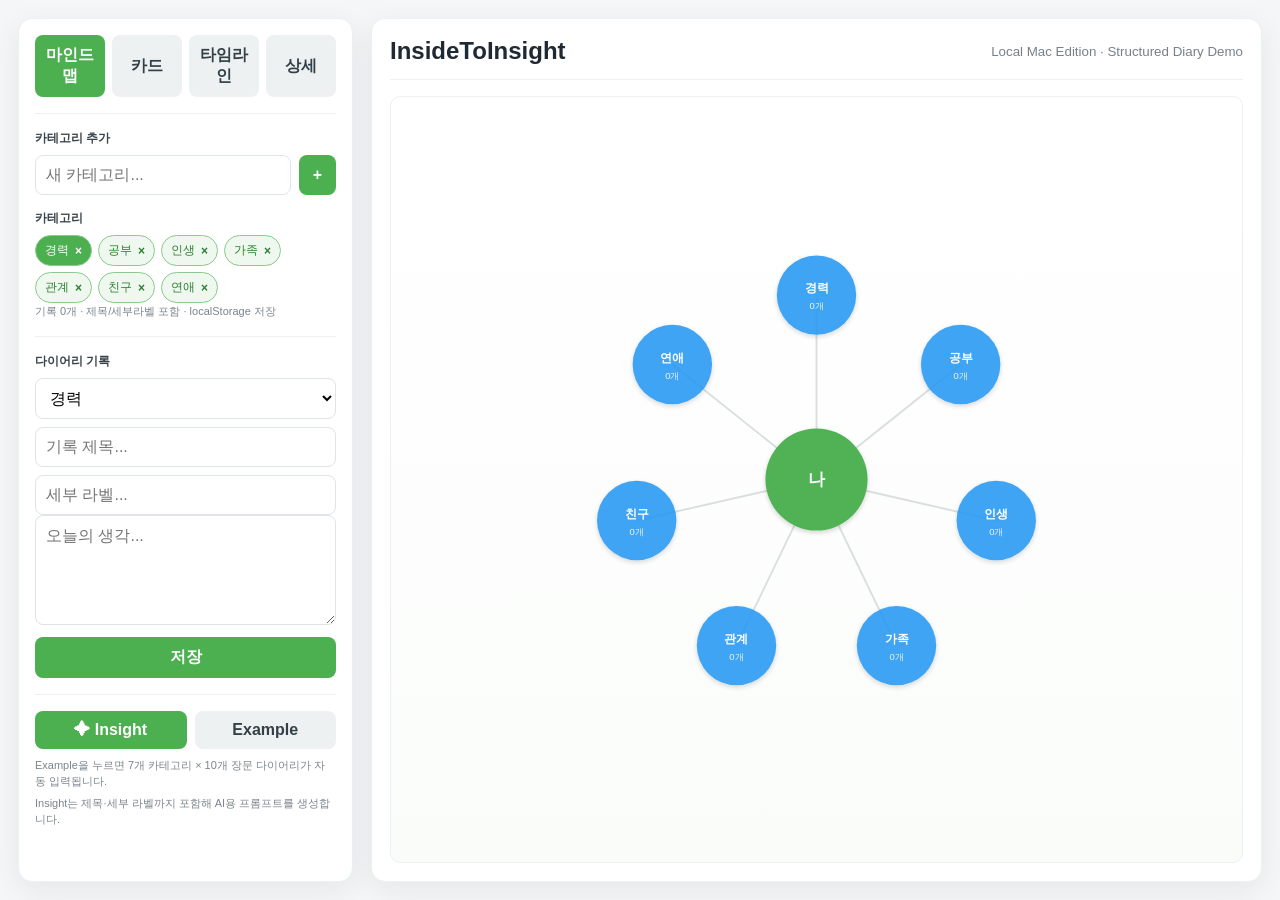
==== index.html @ ce1344ae "Initial comit" ====
<!DOCTYPE html>
<html lang="ko">
<head>
<meta charset="UTF-8"><meta name="viewport" content="width=device-width, initial-scale=1.0"><title>InsideToInsight — Local</title>
<link rel="stylesheet" href="css/main.css">
</head>
<body>
<div id="app"></div><div id="toast" class="toast"></div>
<div id="exampleModal" class="insight-modal"><div class="modal"><div class="modal-head"><h2>Example — 한서윤</h2><button class="close" id="closeExample">×</button></div><div class="hint">가상의 인물 한서윤을 기준으로 구성한 구조화된 데모입니다. 각 카테고리에 <b>10개씩, 총 70개</b>의 장문 다이어리가 들어 있고, 각 기록은 <b>제목 + 세부 라벨 + 본문</b> 구조를 갖습니다.</div><div class="section-label">이 버전에서 확인할 수 있는 것</div><div style="background:#fafafa;border:1px solid #eee;border-radius:8px;padding:12px;line-height:1.6">• 카테고리별 10개 장문 다이어리<br>• 제목과 세부 라벨이 상세/카드/타임라인에 표시되는 구조<br>• Insight 프롬프트에 세부 라벨까지 전달되는 구조<br>• 기능별 JavaScript/CSS/데이터 분리</div><div class="section-label">추천 질문</div><div class="example-grid"><button class="secondary example-query" data-q="서윤이 커리어를 선택할 때 중요하게 보는 기준은 무엇일까?">커리어 기준 분석</button><button class="secondary example-query" data-q="서윤의 인간관계에서 반복되는 패턴은 무엇일까?">관계 패턴 분석</button><button class="secondary example-query" data-q="서윤이 효율을 중요하게 생각하면서도 사람 문제에는 다르게 접근하는 이유는?">가치관 연결 분석</button></div><div class="modal-actions"><button class="secondary" id="cancelExample">취소</button><button class="primary" id="runExample">예제 데이터 불러오기</button></div></div></div>
<div id="insightModal" class="insight-modal"><div class="modal"><div class="modal-head"><h2>✦ AI Insight 프롬프트</h2><button class="close" id="closeModal">×</button></div><div class="section-label">질의사항</div><textarea id="questionInput" placeholder="예: 내가 요즘 공부를 미루는 이유는 무엇일까?"></textarea><div class="hint" style="margin-top:8px">저장된 모든 기록을 카테고리별·날짜순으로 묶고, <b>기록 제목과 세부 라벨</b>을 포함해 AI용 프롬프트를 생성합니다.</div><div class="row" style="margin-top:12px"><button class="primary" id="generateBtn">프롬프트 생성</button></div><div class="section-label">생성된 프롬프트</div><div id="promptOutput" class="output">아직 생성된 프롬프트가 없습니다.</div><div class="modal-actions"><button class="secondary" id="copyBtn">복사</button><button class="secondary" id="downloadBtn">TXT 저장</button></div></div></div>
<div id="scripts"></div>
<script src="js/state.js"></script><script src="js/utils.js"></script><script src="js/data/example-data.js"></script><script src="js/features/render.js"></script><script src="js/features/mindmap.js"></script><script src="js/features/insight.js"></script><script src="js/app.js"></script>
</body></html>
---- css/main.css ----
*{box-sizing:border-box}
:root{--green:#4caf50;--green-dark:#2e7d32;--blue:#2196f3;--bg:#f4f6f7;--border:#e1e5e8;--muted:#778089;--ink:#1f2933;--panel:#fff;--soft:#f8faf9;--shadow:0 8px 30px rgba(31,41,51,.07)}
html,body{margin:0;min-height:100%;background:var(--bg);color:var(--ink);font-family:-apple-system,BlinkMacSystemFont,"Segoe UI","Noto Sans KR",sans-serif}
button,input,textarea,select{font:inherit}button{cursor:pointer}
.container{display:flex;gap:18px;min-height:100vh;padding:18px}.sidebar,.main{background:var(--panel);border:1px solid #edf0f2;border-radius:14px;box-shadow:var(--shadow)}
.sidebar{width:335px;padding:16px;overflow:auto}.main{flex:1;min-width:0;padding:18px;display:flex;flex-direction:column}
.header{display:flex;align-items:center;justify-content:space-between;border-bottom:1px solid #eef1f3;padding-bottom:14px;margin-bottom:16px}.header h1{margin:0;font-size:24px}.header small{color:var(--muted)}
.view-nav{display:grid;grid-template-columns:repeat(4,1fr);gap:7px}.view-btn,.secondary{border:0;background:#eef1f2;color:#334047;padding:10px 9px;border-radius:8px;font-weight:700}.view-btn.active,.primary{background:var(--green);color:#fff}.view-btn.active:hover,.primary:hover{background:var(--green-dark)}
.section-label{font-size:12px;font-weight:800;margin:15px 0 8px;color:#39434b}.row{display:flex;gap:8px}input,textarea,select{width:100%;border:1px solid #dfe4e7;border-radius:8px;padding:10px;outline:none;background:#fff}input:focus,textarea:focus,select:focus{border-color:var(--green);box-shadow:0 0 0 2px rgba(76,175,80,.12)}textarea{min-height:110px;resize:vertical}.primary{border:0;padding:10px 14px;border-radius:8px;font-weight:800}.danger{border:0;background:#fff1f1;color:#c62828;padding:4px 7px;border-radius:6px}
.categories{display:flex;flex-wrap:wrap;gap:6px}.category-tag{display:flex;align-items:center;gap:6px;background:#eef8ef;border:1px solid #8aca8d;color:#2e7d32;padding:6px 9px;border-radius:999px;font-size:12px}.category-tag.active{background:var(--green);color:#fff}.category-tag .x{border:0;background:transparent;color:inherit;font-weight:900;padding:0}
.count,.hint{font-size:11px;color:#7b858c;line-height:1.5}hr{border:0;border-top:1px solid #edf0f2;margin:16px 0}
.category-detail{display:flex;flex-direction:column;gap:14px;overflow:auto}.detail-header{display:flex;justify-content:space-between;align-items:center;gap:12px;border-bottom:1px solid #eef1f3;padding-bottom:14px}.detail-header h2{margin:0;font-size:20px}.detail-sub{color:var(--muted);font-size:12px}
.detail-entry{border:1px solid var(--border);border-radius:12px;padding:20px;background:#fff}.detail-entry-head{display:flex;justify-content:space-between;gap:12px;margin-bottom:10px}.detail-entry-title{margin:0;font-size:20px}.detail-entry-no{font-size:11px;color:var(--green-dark);font-weight:800}.detail-entry-date{color:#929aa0;font-size:11px}.detail-entry-label{display:inline-flex;background:#edf8ee;color:#28752e;border-radius:999px;padding:5px 9px;font-size:11px;font-weight:800;margin:5px 0 12px}.detail-entry-content{white-space:pre-wrap;line-height:1.85;font-size:15px;color:#27343c}
.cards{display:grid;grid-template-columns:repeat(auto-fill,minmax(300px,1fr));gap:14px;overflow:auto}.card{border:1px solid var(--border);border-radius:10px;padding:15px;background:#fbfcfc}.card-cat{font-size:11px;color:var(--green-dark);font-weight:800}.card-title{font-size:17px;font-weight:800;margin-top:6px}.card-content{margin-top:10px;line-height:1.65;white-space:pre-wrap;color:#34424a}.card-date{margin-top:10px;color:#929aa0;font-size:11px}.card-label{display:inline-block;margin-top:8px;font-size:10px;background:#eef2f4;border-radius:999px;padding:4px 7px;color:#66747d}
.timeline{overflow:auto}.timeline-group{border-left:3px solid #81c784;padding-left:14px;margin-bottom:22px}.timeline-date{font-weight:800;color:var(--green-dark);margin-bottom:8px}.timeline-item{background:#fbfcfc;border:1px solid var(--border);border-radius:8px;padding:11px;margin-bottom:8px}.timeline-cat{font-size:11px;color:#7d878d;font-weight:800}.timeline-title{font-size:14px;font-weight:800;margin-top:2px}.timeline-content{margin-top:6px;white-space:pre-wrap;line-height:1.5}
.empty{display:grid;place-items:center;min-height:240px;color:#9aa2a7;text-align:center}.mindmap-shell{display:flex;flex:1;min-height:530px}.mindmap-shell #mindmap{flex:1;border:1px solid #edf0f2;border-radius:10px;overflow:hidden;background:linear-gradient(#fff,#fafcfa)}#mindmap svg{width:100%;height:100%;display:block}
.insight-modal{position:fixed;inset:0;background:rgba(0,0,0,.43);display:none;align-items:center;justify-content:center;padding:20px;z-index:10}.insight-modal.open{display:flex}.modal{width:min(980px,100%);max-height:92vh;overflow:auto;background:#fff;border-radius:14px;padding:20px;box-shadow:0 18px 60px rgba(0,0,0,.22)}.modal-head{display:flex;justify-content:space-between;align-items:center;margin-bottom:15px}.modal-head h2{margin:0}.close{border:0;background:#f1f3f4;width:34px;height:34px;border-radius:50%;font-size:18px}.output{background:#f7fbf7;border:1px solid #b7dfb9;border-radius:8px;padding:14px;white-space:pre-wrap;font-family:ui-monospace,SFMono-Regular,Menlo,monospace;font-size:12px;line-height:1.55;max-height:480px;overflow:auto}.modal-actions{display:flex;justify-content:flex-end;gap:8px;margin-top:10px}
.example-grid{display:grid;grid-template-columns:repeat(auto-fit,minmax(230px,1fr));gap:8px}.example-query{white-space:normal;text-align:left}.detail-entry + .detail-entry{page-break-before:auto}
@media(max-width:900px){.container{flex-direction:column}.sidebar{width:auto}.main{min-height:70vh}}

.toast{position:fixed;left:50%;bottom:22px;transform:translateX(-50%);background:#222;color:#fff;padding:9px 13px;border-radius:999px;opacity:0;pointer-events:none;transition:opacity .2s;z-index:20;font-size:13px}.toast.show{opacity:1}
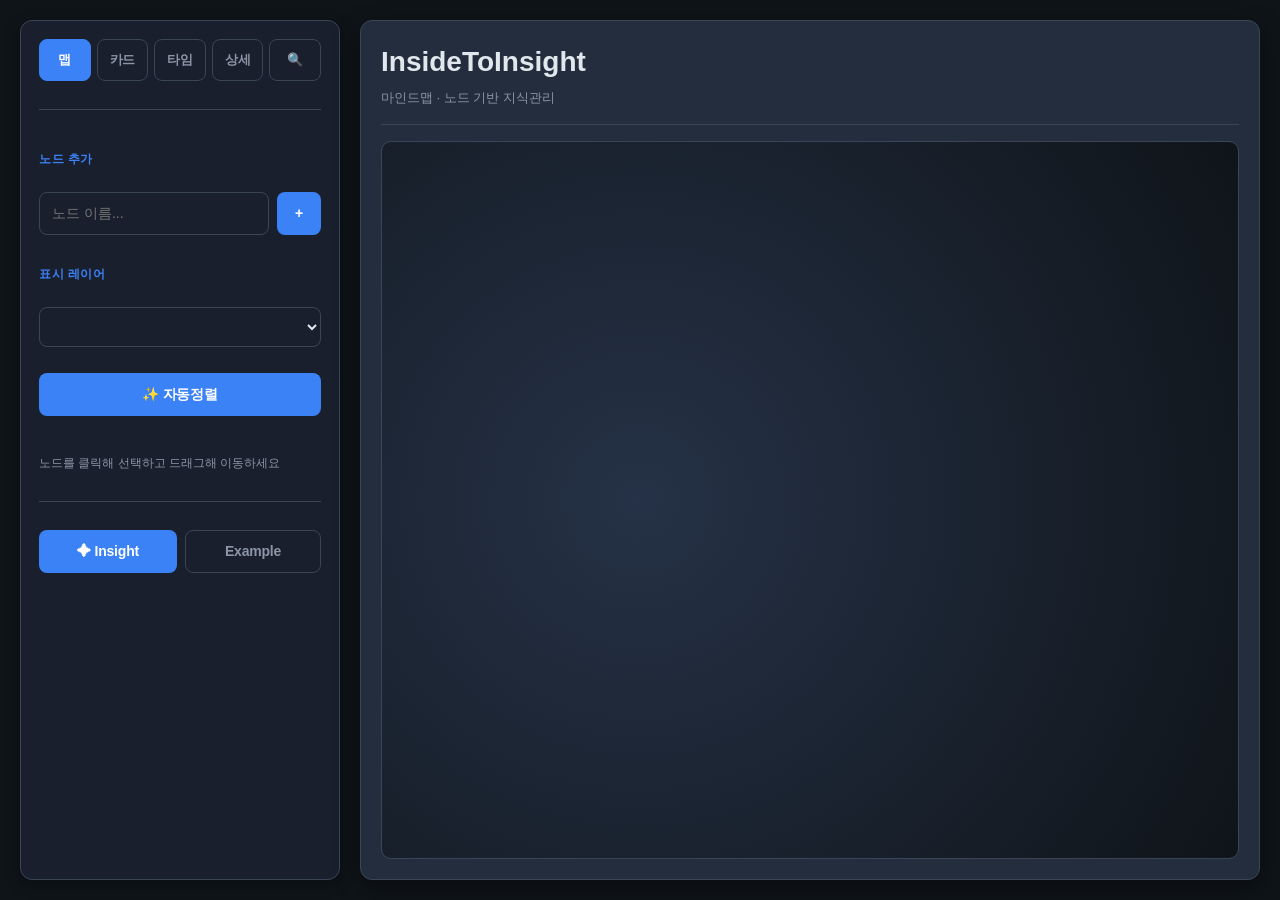
==== commit 5c003d2e: "final_ver" ====
--- a/index.html
+++ b/index.html
@@ -6,8 +6,9 @@
 </head>
 <body>
 <div id="app"></div><div id="toast" class="toast"></div>
-<div id="exampleModal" class="insight-modal"><div class="modal"><div class="modal-head"><h2>Example — 한서윤</h2><button class="close" id="closeExample">×</button></div><div class="hint">가상의 인물 한서윤을 기준으로 구성한 구조화된 데모입니다. 각 카테고리에 <b>10개씩, 총 70개</b>의 장문 다이어리가 들어 있고, 각 기록은 <b>제목 + 세부 라벨 + 본문</b> 구조를 갖습니다.</div><div class="section-label">이 버전에서 확인할 수 있는 것</div><div style="background:#fafafa;border:1px solid #eee;border-radius:8px;padding:12px;line-height:1.6">• 카테고리별 10개 장문 다이어리<br>• 제목과 세부 라벨이 상세/카드/타임라인에 표시되는 구조<br>• Insight 프롬프트에 세부 라벨까지 전달되는 구조<br>• 기능별 JavaScript/CSS/데이터 분리</div><div class="section-label">추천 질문</div><div class="example-grid"><button class="secondary example-query" data-q="서윤이 커리어를 선택할 때 중요하게 보는 기준은 무엇일까?">커리어 기준 분석</button><button class="secondary example-query" data-q="서윤의 인간관계에서 반복되는 패턴은 무엇일까?">관계 패턴 분석</button><button class="secondary example-query" data-q="서윤이 효율을 중요하게 생각하면서도 사람 문제에는 다르게 접근하는 이유는?">가치관 연결 분석</button></div><div class="modal-actions"><button class="secondary" id="cancelExample">취소</button><button class="primary" id="runExample">예제 데이터 불러오기</button></div></div></div>
-<div id="insightModal" class="insight-modal"><div class="modal"><div class="modal-head"><h2>✦ AI Insight 프롬프트</h2><button class="close" id="closeModal">×</button></div><div class="section-label">질의사항</div><textarea id="questionInput" placeholder="예: 내가 요즘 공부를 미루는 이유는 무엇일까?"></textarea><div class="hint" style="margin-top:8px">저장된 모든 기록을 카테고리별·날짜순으로 묶고, <b>기록 제목과 세부 라벨</b>을 포함해 AI용 프롬프트를 생성합니다.</div><div class="row" style="margin-top:12px"><button class="primary" id="generateBtn">프롬프트 생성</button></div><div class="section-label">생성된 프롬프트</div><div id="promptOutput" class="output">아직 생성된 프롬프트가 없습니다.</div><div class="modal-actions"><button class="secondary" id="copyBtn">복사</button><button class="secondary" id="downloadBtn">TXT 저장</button></div></div></div>
+<div id="exampleModal" class="insight-modal"><div class="modal"><div class="modal-head"><h2>Example — 한서윤</h2><button class="close" id="closeExample">×</button></div><div class="hint">가상의 인물 한서윤을 기준으로 구성한 구조화된 데모입니다. 각 카테고리에 <b>10개씩, 총 70개</b>의 장문 다이어리가 들어 있고, 각 기록은 <b>제목 + 세부 라벨 + 본문</b> 구조를 갖습니다.</div><div class="section-label">이 버전에서 확인할 수 있는 것</div><div style="background:#fafafa;border:1px solid #eee;border-radius:8px;padding:12px;line-height:1.6">• 카테고리별 10개 장문 다이어리<br>• 제목과 세부 라벨이 상세/카드/타임라인에 표시되는 구조<br>• Insight 프롬프트에 세부 라벨까지 전달되는 구조<br>• 기능별 JavaScript/CSS/데이터 분리</div><div class="section-label">추천 질문</div><div class="example-grid"><button class="secondary example-query" data-q="서윤이 커리어를 선택할 때 중요하게 보는 기준은 무엇일까?">커리어 기준 분석</button><button class="secondary example-query" data-q="서윤의 인간관계에서 반복되는 패턴은 무엇일까?">관계 패턴 분석</button><button class="secondary example-query" data-q="서윤이 효율을 중요하게 생각하면서도 사람 문제에는 다르게 접근하는 이유는?">가치관 연결 분석</button></div><div class="modal-actions"><button class="secondary" id="cancelExample">취소</button><button class="primary" id="runExample">미리보기로 보기</button></div></div></div><div id="examplePreviewBar" style="display:none;background:#fff3e0;border-bottom:2px solid #ffb74d;padding:12px;text-align:center"><strong>✨ Example 미리보기 중</strong> — 현재 보이는 것은 한서윤 데이터입니다. <button class="primary" style="margin:0 8px" id="confirmExample">이대로 저장</button> <button class="secondary" id="cancelPreview">원래대로 돌아가기</button></div>
+<div id="insightModal" class="insight-modal"><div class="modal"><div class="modal-head"><h2>✦ AI Insight 프롬프트</h2><button class="close" id="closeModal">×</button></div><div class="section-label">📍 분석 범위 설정</div><div class="hint" style="margin-bottom:10px">분석에 포함할 카테고리를 선택하세요 (선택 안 한 것은 제외됩니다)</div><div id="categoryCheckboxes" style="background:#f5f5f5;border-radius:6px;padding:12px;margin-bottom:12px;max-height:150px;overflow-y:auto"></div><div class="row" style="gap:8px;margin-bottom:12px"><button class="secondary" id="selectAllCats" style="flex:1">전체 선택</button><button class="secondary" id="deselectAllCats" style="flex:1">전체 해제</button></div><div class="section-label">질의사항</div><textarea id="questionInput" placeholder="예: 내가 요즘 공부를 미루는 이유는 무엇일까?"></textarea><div class="hint" style="margin-top:8px">선택된 카테고리의 기록을 카테고리별·날짜순으로 묶고, <b>기록 제목과 세부 라벨</b>을 포함해 AI용 프롬프트를 생성합니다.</div><div class="row" style="margin-top:12px"><button class="primary" id="generateBtn">프롬프트 생성</button></div><div class="section-label">생성된 프롬프트</div><div id="promptOutput" class="output">아직 생성된 프롬프트가 없습니다.</div><div class="modal-actions"><button class="secondary" id="copyBtn">복사</button><button class="secondary" id="downloadBtn">TXT 저장</button></div></div></div>
+<div id="searchModal" class="insight-modal"><div class="modal"><div class="modal-head"><h2>🔍 검색</h2><button class="close" id="closeSearch">×</button></div><div class="section-label">검색 대상</div><select id="searchType" style="width:100%;margin-bottom:12px"><option value="node">노드</option><option value="diary">노트내용</option></select><div class="section-label">검색어</div><input id="searchInput" placeholder="검색어 입력..." style="margin-bottom:12px"/><div id="searchResults" style="min-height:100px;max-height:400px;overflow:auto"></div><div class="modal-actions"><button class="secondary" id="clearSearch">초기화</button></div></div></div>
 <div id="scripts"></div>
-<script src="js/state.js"></script><script src="js/utils.js"></script><script src="js/data/example-data.js"></script><script src="js/features/render.js"></script><script src="js/features/mindmap.js"></script><script src="js/features/insight.js"></script><script src="js/app.js"></script>
+<script src="js/state.js"></script><script src="js/utils.js"></script><script src="js/data/default-data.js"></script><script src="js/data/example-data.js"></script><script src="js/data/example-data-v2.js"></script><script src="js/features/physics.js"></script><script src="js/features/layout.js"></script><script src="js/features/render.js"></script><script src="js/features/ui.js"></script><script src="js/features/mindmap.js"></script><script src="js/features/graph.js"></script><script src="js/features/insight.js"></script><script src="js/app.js"></script>
 </body></html>
--- a/css/main.css
+++ b/css/main.css
@@ -1,22 +1,246 @@
 
 *{box-sizing:border-box}
-:root{--green:#4caf50;--green-dark:#2e7d32;--blue:#2196f3;--bg:#f4f6f7;--border:#e1e5e8;--muted:#778089;--ink:#1f2933;--panel:#fff;--soft:#f8faf9;--shadow:0 8px 30px rgba(31,41,51,.07)}
-html,body{margin:0;min-height:100%;background:var(--bg);color:var(--ink);font-family:-apple-system,BlinkMacSystemFont,"Segoe UI","Noto Sans KR",sans-serif}
-button,input,textarea,select{font:inherit}button{cursor:pointer}
-.container{display:flex;gap:18px;min-height:100vh;padding:18px}.sidebar,.main{background:var(--panel);border:1px solid #edf0f2;border-radius:14px;box-shadow:var(--shadow)}
-.sidebar{width:335px;padding:16px;overflow:auto}.main{flex:1;min-width:0;padding:18px;display:flex;flex-direction:column}
-.header{display:flex;align-items:center;justify-content:space-between;border-bottom:1px solid #eef1f3;padding-bottom:14px;margin-bottom:16px}.header h1{margin:0;font-size:24px}.header small{color:var(--muted)}
-.view-nav{display:grid;grid-template-columns:repeat(4,1fr);gap:7px}.view-btn,.secondary{border:0;background:#eef1f2;color:#334047;padding:10px 9px;border-radius:8px;font-weight:700}.view-btn.active,.primary{background:var(--green);color:#fff}.view-btn.active:hover,.primary:hover{background:var(--green-dark)}
-.section-label{font-size:12px;font-weight:800;margin:15px 0 8px;color:#39434b}.row{display:flex;gap:8px}input,textarea,select{width:100%;border:1px solid #dfe4e7;border-radius:8px;padding:10px;outline:none;background:#fff}input:focus,textarea:focus,select:focus{border-color:var(--green);box-shadow:0 0 0 2px rgba(76,175,80,.12)}textarea{min-height:110px;resize:vertical}.primary{border:0;padding:10px 14px;border-radius:8px;font-weight:800}.danger{border:0;background:#fff1f1;color:#c62828;padding:4px 7px;border-radius:6px}
-.categories{display:flex;flex-wrap:wrap;gap:6px}.category-tag{display:flex;align-items:center;gap:6px;background:#eef8ef;border:1px solid #8aca8d;color:#2e7d32;padding:6px 9px;border-radius:999px;font-size:12px}.category-tag.active{background:var(--green);color:#fff}.category-tag .x{border:0;background:transparent;color:inherit;font-weight:900;padding:0}
-.count,.hint{font-size:11px;color:#7b858c;line-height:1.5}hr{border:0;border-top:1px solid #edf0f2;margin:16px 0}
-.category-detail{display:flex;flex-direction:column;gap:14px;overflow:auto}.detail-header{display:flex;justify-content:space-between;align-items:center;gap:12px;border-bottom:1px solid #eef1f3;padding-bottom:14px}.detail-header h2{margin:0;font-size:20px}.detail-sub{color:var(--muted);font-size:12px}
-.detail-entry{border:1px solid var(--border);border-radius:12px;padding:20px;background:#fff}.detail-entry-head{display:flex;justify-content:space-between;gap:12px;margin-bottom:10px}.detail-entry-title{margin:0;font-size:20px}.detail-entry-no{font-size:11px;color:var(--green-dark);font-weight:800}.detail-entry-date{color:#929aa0;font-size:11px}.detail-entry-label{display:inline-flex;background:#edf8ee;color:#28752e;border-radius:999px;padding:5px 9px;font-size:11px;font-weight:800;margin:5px 0 12px}.detail-entry-content{white-space:pre-wrap;line-height:1.85;font-size:15px;color:#27343c}
-.cards{display:grid;grid-template-columns:repeat(auto-fill,minmax(300px,1fr));gap:14px;overflow:auto}.card{border:1px solid var(--border);border-radius:10px;padding:15px;background:#fbfcfc}.card-cat{font-size:11px;color:var(--green-dark);font-weight:800}.card-title{font-size:17px;font-weight:800;margin-top:6px}.card-content{margin-top:10px;line-height:1.65;white-space:pre-wrap;color:#34424a}.card-date{margin-top:10px;color:#929aa0;font-size:11px}.card-label{display:inline-block;margin-top:8px;font-size:10px;background:#eef2f4;border-radius:999px;padding:4px 7px;color:#66747d}
-.timeline{overflow:auto}.timeline-group{border-left:3px solid #81c784;padding-left:14px;margin-bottom:22px}.timeline-date{font-weight:800;color:var(--green-dark);margin-bottom:8px}.timeline-item{background:#fbfcfc;border:1px solid var(--border);border-radius:8px;padding:11px;margin-bottom:8px}.timeline-cat{font-size:11px;color:#7d878d;font-weight:800}.timeline-title{font-size:14px;font-weight:800;margin-top:2px}.timeline-content{margin-top:6px;white-space:pre-wrap;line-height:1.5}
-.empty{display:grid;place-items:center;min-height:240px;color:#9aa2a7;text-align:center}.mindmap-shell{display:flex;flex:1;min-height:530px}.mindmap-shell #mindmap{flex:1;border:1px solid #edf0f2;border-radius:10px;overflow:hidden;background:linear-gradient(#fff,#fafcfa)}#mindmap svg{width:100%;height:100%;display:block}
-.insight-modal{position:fixed;inset:0;background:rgba(0,0,0,.43);display:none;align-items:center;justify-content:center;padding:20px;z-index:10}.insight-modal.open{display:flex}.modal{width:min(980px,100%);max-height:92vh;overflow:auto;background:#fff;border-radius:14px;padding:20px;box-shadow:0 18px 60px rgba(0,0,0,.22)}.modal-head{display:flex;justify-content:space-between;align-items:center;margin-bottom:15px}.modal-head h2{margin:0}.close{border:0;background:#f1f3f4;width:34px;height:34px;border-radius:50%;font-size:18px}.output{background:#f7fbf7;border:1px solid #b7dfb9;border-radius:8px;padding:14px;white-space:pre-wrap;font-family:ui-monospace,SFMono-Regular,Menlo,monospace;font-size:12px;line-height:1.55;max-height:480px;overflow:auto}.modal-actions{display:flex;justify-content:flex-end;gap:8px;margin-top:10px}
+:root{
+  --background:#0f1419;
+  --surface:#1a1f2e;
+  --surface-elevated:#242d3d;
+  --border:#3a4555;
+  --text-primary:#e1e8ed;
+  --text-secondary:#8b95a5;
+  --muted:#6b7280;
+  --accent:#3b82f6;
+  --accent-dark:#1e40af;
+  --accent-light:#60a5fa;
+  --success:#10b981;
+  --warning:#f59e0b;
+  --danger:#ef4444;
+  --shadow:0 10px 30px rgba(0,0,0,0.4);
+  --shadow-lg:0 20px 50px rgba(0,0,0,0.5)
+}
+html,body{
+  margin:0;
+  min-height:100%;
+  background:var(--background);
+  color:var(--text-primary);
+  font-family:-apple-system,BlinkMacSystemFont,"Segoe UI","Noto Sans KR",sans-serif;
+  font-size:14px;
+  line-height:1.5
+}
+button,input,textarea,select{font:inherit;color:inherit}button{cursor:pointer}
+.container{
+  display:flex;
+  gap:20px;
+  min-height:100vh;
+  padding:20px;
+  background:var(--background)
+}
+.sidebar{
+  width:320px;
+  background:var(--surface);
+  border:1px solid var(--border);
+  border-radius:12px;
+  padding:18px;
+  overflow:auto;
+  display:flex;
+  flex-direction:column;
+  gap:16px;
+  box-shadow:0 4px 16px rgba(0,0,0,0.3)
+}
+.main{
+  flex:1;
+  min-width:0;
+  padding:20px;
+  display:flex;
+  flex-direction:column;
+  background:var(--surface-elevated);
+  border:1px solid var(--border);
+  border-radius:12px;
+  box-shadow:0 8px 24px rgba(0,0,0,0.4)
+}
+.header{
+  padding-bottom:16px;
+  margin-bottom:16px;
+  border-bottom:1px solid var(--border)
+}
+.header h1{
+  margin:0 0 4px;
+  font-size:28px;
+  font-weight:800;
+  color:var(--text-primary)
+}
+.header small{
+  color:var(--text-secondary);
+  font-size:13px
+}
+.view-nav{
+  display:grid;
+  grid-template-columns:repeat(5,1fr);
+  gap:6px
+}
+.view-btn{
+  border:1px solid var(--border);
+  background:var(--surface);
+  color:var(--text-secondary);
+  padding:10px 8px;
+  border-radius:8px;
+  font-weight:700;
+  white-space:nowrap;
+  font-size:13px;
+  min-width:0;
+  overflow:hidden;
+  text-overflow:ellipsis;
+  transition:all 0.2s;
+  letter-spacing:-0.3px;
+}
+.view-btn:hover{
+  background:var(--surface-elevated);
+  color:var(--accent)
+}
+.view-btn.active{
+  background:var(--accent);
+  color:#fff;
+  border-color:var(--accent)
+}
+.section-label{
+  font-size:12px;
+  font-weight:800;
+  margin:12px 0 8px;
+  color:var(--accent);
+  text-transform:uppercase;
+  letter-spacing:0.5px
+}
+.row{
+  display:flex;
+  gap:8px
+}
+input,textarea,select{
+  width:100%;
+  border:1px solid var(--border);
+  border-radius:8px;
+  padding:10px 12px;
+  outline:none;
+  background:var(--surface);
+  color:var(--text-primary)
+}
+input:focus,textarea:focus,select:focus{
+  border-color:var(--accent);
+  box-shadow:0 0 0 3px rgba(59,130,246,0.1)
+}
+textarea{
+  min-height:110px;
+  resize:vertical;
+  font-family:inherit
+}
+.primary{
+  border:0;
+  padding:11px 18px;
+  border-radius:8px;
+  font-weight:800;
+  background:var(--accent);
+  color:#fff;
+  transition:all 0.2s;
+  font-size:14px;
+  letter-spacing:-0.2px;
+}
+.primary:hover{
+  background:var(--accent-dark);
+  box-shadow:0 6px 16px rgba(59,130,246,0.3)
+}
+a.primary{
+  background:var(--accent);
+  color:#fff;
+}
+a.primary:hover{
+  background:var(--accent-dark);
+  box-shadow:0 6px 16px rgba(59,130,246,0.3)
+}
+.secondary{
+  border:1px solid var(--border);
+  background:var(--surface);
+  color:var(--text-secondary);
+  padding:10px 16px;
+  border-radius:8px;
+  font-weight:700;
+  transition:all 0.2s;
+  white-space:nowrap;
+  font-size:14px;
+  letter-spacing:-0.2px;
+}
+.secondary:hover{
+  background:var(--surface-elevated);
+  border-color:var(--accent);
+  color:var(--accent)
+}
+.danger{
+  border:0;
+  background:rgba(239,68,68,0.1);
+  color:var(--danger);
+  padding:8px 12px;
+  border-radius:6px;
+  font-weight:700;
+  transition:all 0.2s
+}
+.danger:hover{
+  background:rgba(239,68,68,0.2)
+}
+.categories{
+  display:flex;
+  flex-wrap:wrap;
+  gap:6px
+}
+.category-tag{
+  display:flex;
+  align-items:center;
+  gap:6px;
+  background:rgba(59,130,246,0.1);
+  border:1px solid var(--accent);
+  color:var(--accent);
+  padding:6px 12px;
+  border-radius:999px;
+  font-size:12px;
+  white-space:nowrap;
+  transition:all 0.2s
+}
+.category-tag.active{
+  background:var(--accent);
+  color:#fff
+}
+.category-tag .x{
+  border:0;
+  background:transparent;
+  color:inherit;
+  font-weight:900;
+  padding:0;
+  margin-left:4px;
+  cursor:pointer
+}
+.category-tag .x:hover{
+  opacity:0.7
+}
+.count,.hint{
+  font-size:12px;
+  color:var(--text-secondary);
+  line-height:1.6
+}
+hr{
+  border:0;
+  border-top:1px solid var(--border);
+  margin:12px 0
+}
+.sidebar-info{
+  display:flex;
+  flex-direction:column;
+  gap:12px
+}
+.category-detail{display:flex;flex-direction:column;gap:14px;overflow:auto}.detail-header{display:flex;justify-content:space-between;align-items:center;gap:12px;border-bottom:1px solid var(--border);padding-bottom:14px}.detail-header h2{margin:0;font-size:20px}.detail-sub{color:var(--text-secondary);font-size:12px}
+.detail-entry{border:1px solid var(--border);border-radius:12px;padding:20px;background:var(--surface);box-shadow:0 4px 12px rgba(0,0,0,0.3);transition:all .2s}.detail-entry:hover{box-shadow:0 8px 20px rgba(59,130,246,0.15);border-color:var(--accent)}.detail-entry-head{display:flex;justify-content:space-between;gap:12px;margin-bottom:14px;padding-bottom:12px;border-bottom:1px solid var(--border)}.detail-entry-title{margin:0;font-size:20px;font-weight:700;color:var(--text-primary)}.detail-entry-no{font-size:11px;color:var(--accent);font-weight:800;text-transform:uppercase;letter-spacing:.5px}.detail-entry-date{color:var(--text-secondary);font-size:12px;font-weight:500}.detail-entry-label{display:inline-flex;background:rgba(59,130,246,0.1);color:var(--accent);border:1px solid rgba(59,130,246,0.3);border-radius:999px;padding:6px 12px;font-size:11px;font-weight:800;margin:8px 0 16px}.detail-entry-content{white-space:pre-wrap;line-height:1.8;font-size:15px;color:var(--text-primary)}
+.cards{display:grid;grid-template-columns:repeat(auto-fill,minmax(300px,1fr));gap:14px;overflow:auto}.card{border:1px solid var(--border);border-radius:10px;padding:16px;background:var(--surface);transition:all 0.2s}.card:hover{box-shadow:0 8px 16px rgba(59,130,246,0.15);border-color:var(--accent)}.card-cat{font-size:11px;color:var(--accent);font-weight:800;text-transform:uppercase}.card-title{font-size:17px;font-weight:800;margin-top:8px;color:var(--text-primary)}.card-content{margin-top:10px;line-height:1.6;white-space:pre-wrap;color:var(--text-secondary)}.card-date{margin-top:10px;color:var(--text-secondary);font-size:11px}.card-label{display:inline-block;margin-top:8px;font-size:10px;background:rgba(59,130,246,0.1);border-radius:999px;padding:4px 8px;color:var(--accent);font-weight:700}
+.timeline{overflow:auto}.timeline-group{border-left:3px solid var(--accent);padding-left:14px;margin-bottom:22px}.timeline-date{font-weight:800;color:var(--accent);margin-bottom:8px}.timeline-item{background:var(--surface);border:1px solid var(--border);border-radius:8px;padding:12px;margin-bottom:8px;transition:all 0.2s}.timeline-item:hover{border-color:var(--accent);box-shadow:0 4px 12px rgba(59,130,246,0.1)}.timeline-cat{font-size:11px;color:var(--text-secondary);font-weight:800;text-transform:uppercase}.timeline-title{font-size:14px;font-weight:800;margin-top:2px;color:var(--text-primary)}.timeline-content{margin-top:6px;white-space:pre-wrap;line-height:1.5;color:var(--text-secondary)}
+.empty{display:grid;place-items:center;min-height:240px;color:var(--text-secondary);text-align:center}.mindmap-shell{display:flex;flex:1;min-height:530px}.mindmap-shell #mindmap{flex:1;border:1px solid var(--border);border-radius:10px;overflow:hidden;background:radial-gradient(circle at 30% 50%,rgba(59,130,246,0.05) 0%,var(--background) 100%);position:relative}#mindmap svg{width:100%;height:100%;display:block}.mindmap-graph-btn{position:absolute;bottom:12px;right:12px;background:var(--accent);color:#fff;border:0;border-radius:8px;padding:10px 14px;cursor:pointer;font-weight:700;font-size:13px;box-shadow:0 6px 16px rgba(59,130,246,0.3);transition:all .2s;white-space:nowrap}.mindmap-graph-btn:hover{background:var(--accent-dark);transform:translateY(-2px);box-shadow:0 8px 20px rgba(59,130,246,0.4)}
+.insight-modal{position:fixed;inset:0;background:rgba(0,0,0,.7);display:none;align-items:center;justify-content:center;padding:20px;z-index:10;backdrop-filter:blur(4px)}.insight-modal.open{display:flex}.modal{width:min(900px,100%);max-height:90vh;overflow:auto;background:var(--surface-elevated);border:1px solid var(--border);border-radius:14px;padding:24px;box-shadow:0 20px 60px rgba(0,0,0,0.5)}.modal-head{display:flex;justify-content:space-between;align-items:center;margin-bottom:20px}.modal-head h2{margin:0;color:var(--text-primary)}.close{border:0;background:var(--surface);color:var(--text-secondary);width:36px;height:36px;border-radius:50%;font-size:18px;cursor:pointer;transition:all 0.2s}.close:hover{background:var(--border);color:var(--text-primary)}#categoryCheckboxes{background:var(--surface) !important;border:1px solid var(--border) !important;border-radius:8px !important;padding:12px !important;margin-bottom:12px !important;max-height:300px !important;overflow-y:auto !important;display:flex;flex-direction:column;gap:0;font-family:system-ui,-apple-system,"Segoe UI","Noto Sans KR",sans-serif;font-size:14px}.tree-item{display:flex;flex-direction:column}.tree-node{display:flex !important;align-items:center !important;padding:8px 6px !important;cursor:pointer !important;border-radius:4px !important;margin-bottom:0 !important;transition:all 0.2s;color:var(--text-primary) !important;white-space:nowrap;gap:6px;min-height:32px}.tree-node:hover{background:var(--surface-elevated) !important}.tree-toggle{width:16px;min-width:16px;text-align:center;flex-shrink:0;cursor:pointer;font-size:12px;user-select:none}.tree-toggle.hidden{visibility:hidden;width:16px}.tree-checkbox{flex-shrink:0;cursor:pointer !important;accent-color:var(--accent);width:16px;height:16px}.tree-checkbox:disabled{opacity:0.5;cursor:not-allowed !important}.tree-icon{flex-shrink:0;font-size:16px;user-select:none}.tree-label{flex:1;min-width:100px;color:var(--text-primary) !important;font-size:14px;font-weight:500;white-space:nowrap;overflow:hidden;text-overflow:ellipsis;user-select:none;padding-right:4px}.tree-label.disabled{color:var(--text-secondary) !important;opacity:0.6}.tree-children{display:none;flex-direction:column}.tree-children.visible{display:flex}.output{background:var(--surface);border:1px solid var(--border);border-radius:8px;padding:16px;white-space:pre-wrap;font-family:ui-monospace,SFMono-Regular,Menlo,monospace;font-size:12px;line-height:1.6;max-height:480px;overflow:auto;color:var(--text-primary)}.modal-actions{display:flex;justify-content:flex-end;gap:8px;margin-top:16px}
 .example-grid{display:grid;grid-template-columns:repeat(auto-fit,minmax(230px,1fr));gap:8px}.example-query{white-space:normal;text-align:left}.detail-entry + .detail-entry{page-break-before:auto}
 @media(max-width:900px){.container{flex-direction:column}.sidebar{width:auto}.main{min-height:70vh}}
 
-.toast{position:fixed;left:50%;bottom:22px;transform:translateX(-50%);background:#222;color:#fff;padding:9px 13px;border-radius:999px;opacity:0;pointer-events:none;transition:opacity .2s;z-index:20;font-size:13px}.toast.show{opacity:1}
+.graph-shell{display:flex;flex:1;gap:14px;min-height:530px}.graph-shell #graphContainer{flex:1;border:1px solid var(--border);border-radius:12px;overflow:hidden;background:radial-gradient(circle at 30% 50%,rgba(59,130,246,0.08) 0%,var(--background) 100%);box-shadow:inset 0 1px 4px rgba(59,130,246,0.1),0 8px 24px rgba(0,0,0,0.4);position:relative}.graph-svg{width:100%;height:100%;display:block}.graph-svg defs filter{opacity:1}.graph-svg .edges .rel-line{transition:stroke .2s,stroke-width .2s,opacity .2s}.graph-svg .node-circle{transition:r .2s cubic-bezier(.34,.1,.68,.55),fill .2s,opacity .2s,filter .2s,stroke .2s}.graph-svg .node:hover .node-circle{r:42;opacity:1;filter:url(#nodeHover)}.graph-svg .node circle[data-selected="true"]{opacity:1}.graph-panel{width:280px;background:var(--surface);border:1px solid var(--border);border-radius:12px;padding:16px;overflow:auto;box-shadow:0 8px 24px rgba(0,0,0,0.4);font-size:14px}input[type="color"]{height:40px;padding:2px;cursor:pointer;border:1px solid var(--border);border-radius:8px;background:var(--surface)}
+.toast{position:fixed;left:50%;bottom:22px;transform:translateX(-50%);background:var(--accent);color:#fff;padding:11px 16px;border-radius:999px;opacity:0;pointer-events:none;transition:opacity .2s;z-index:20;font-size:13px;font-weight:600;box-shadow:0 8px 16px rgba(59,130,246,0.3)}.toast.show{opacity:1}
+.relation-modal{position:fixed;inset:0;background:rgba(0,0,0,.7);display:flex;align-items:center;justify-content:center;padding:20px;z-index:100;backdrop-filter:blur(4px)}.relation-modal-content{background:var(--surface-elevated);border:1px solid var(--border);border-radius:12px;padding:24px;width:min(420px,100%);box-shadow:0 20px 60px rgba(0,0,0,0.5)}.relation-modal-content .modal-head h3{margin:0 0 16px;font-size:16px;color:var(--text-primary)}.relation-grid{display:grid;grid-template-columns:repeat(auto-fit,minmax(100px,1fr));gap:8px}.rel-type-btn{border:1px solid var(--border);background:var(--surface);color:var(--text-secondary);padding:11px 10px;border-radius:8px;cursor:pointer;font-weight:600;font-size:13px;transition:all .2s;white-space:nowrap}.rel-type-btn:hover{background:var(--surface-elevated);border-color:var(--accent);color:var(--accent)}
